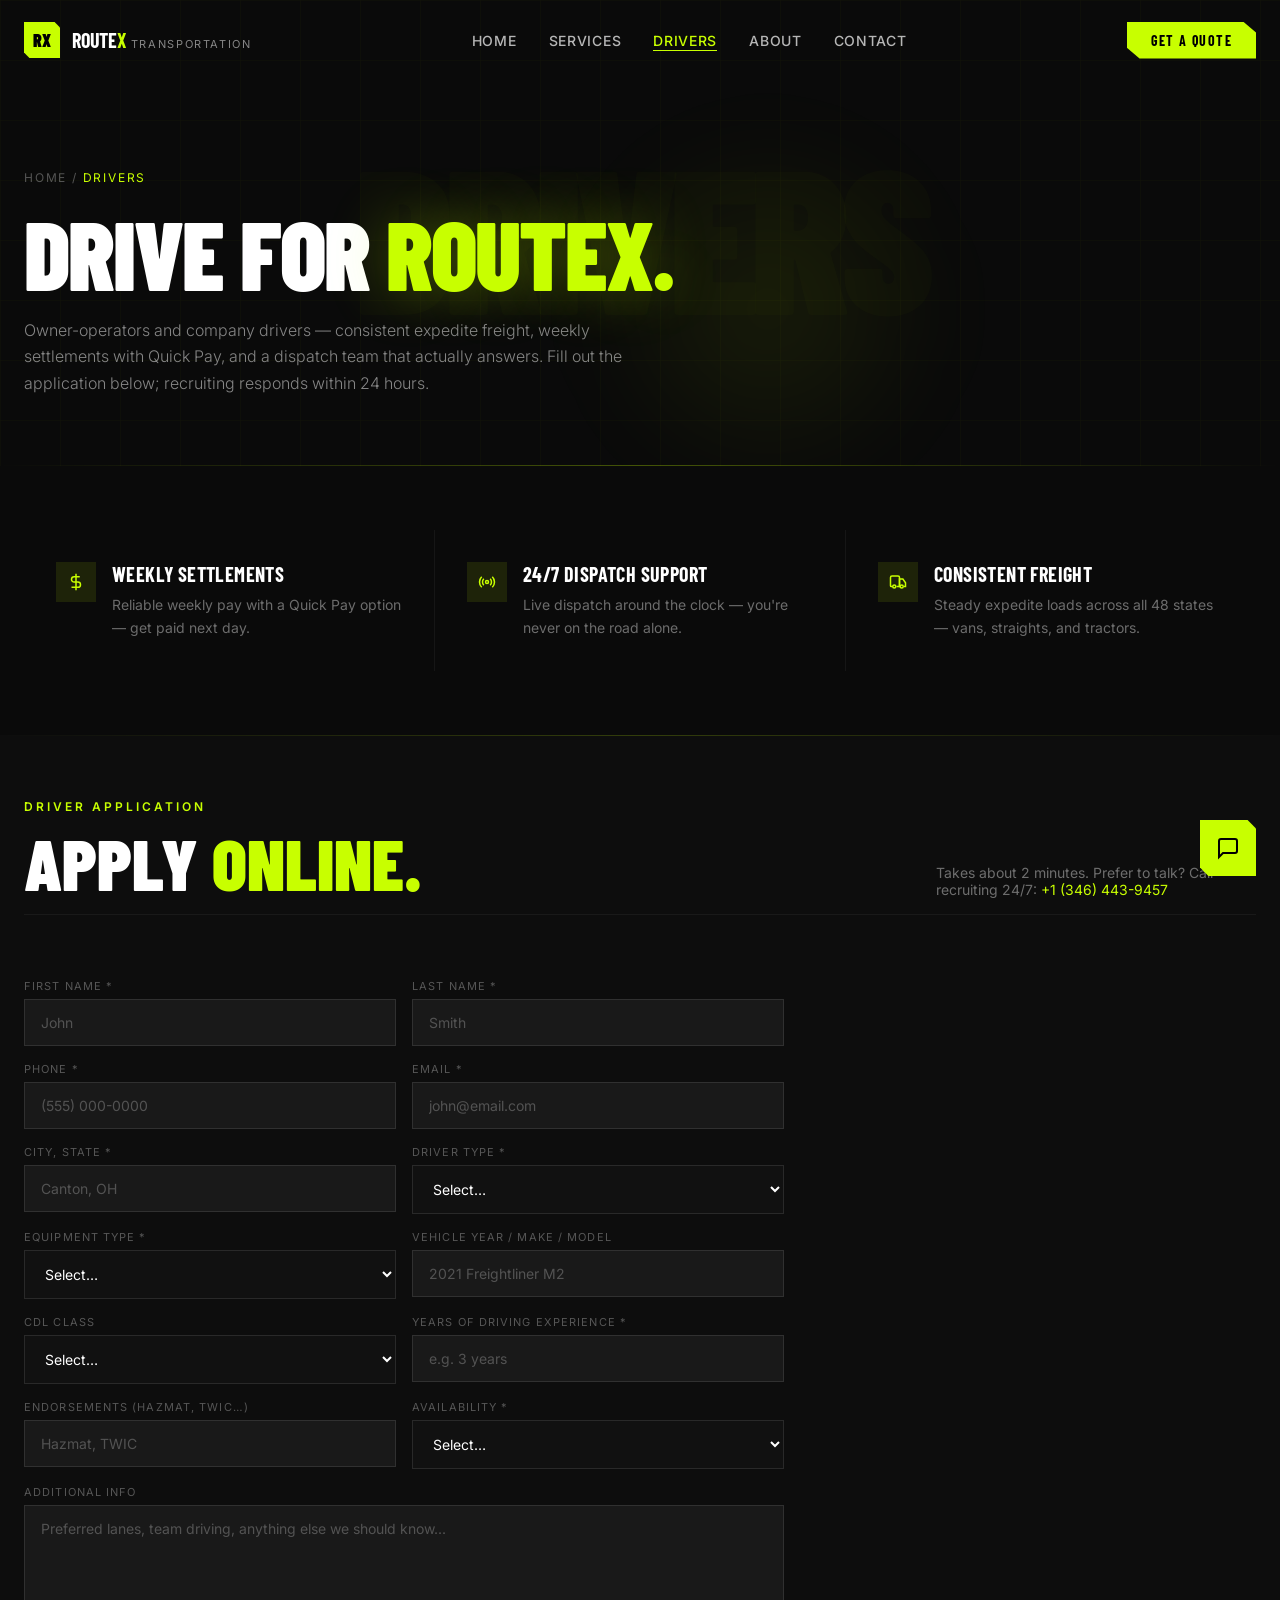
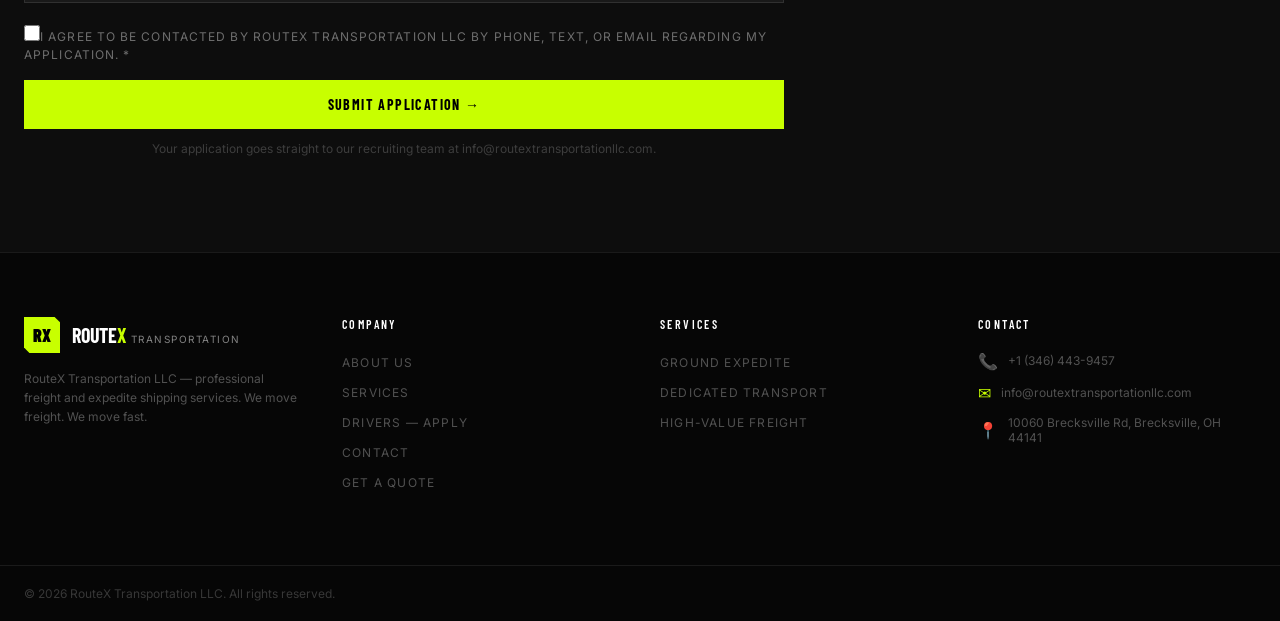
==== drivers.html @ 09c72899 "Add files via upload" ====
<!doctype html>
<html lang="en">
<head>
<meta charset="UTF-8" />
<meta name="viewport" content="width=device-width, initial-scale=1.0" />
<title>Drive for RouteX — Owner-Operator & Driver Jobs | RouteX Transportation</title>
<meta name="description" content="Join RouteX Transportation. Consistent expedite freight for sprinter vans, straight trucks and tractor-trailers. Weekly settlements, Quick Pay, 24/7 dispatch. Apply online." />
<link rel="preconnect" href="https://fonts.googleapis.com" />
<link rel="preconnect" href="https://fonts.gstatic.com" crossorigin />
<link href="https://fonts.googleapis.com/css2?family=Barlow+Condensed:wght@400;700;800;900&family=Inter:wght@300;400;500;600;700&display=swap" rel="stylesheet" />
<link rel="stylesheet" href="styles.css" />
</head>
<body>
<div id="site-header"></div>

<section class="page-hero">
  <div class="hero-grid"></div>
  <div class="glow glow-1"></div>
  <div class="bgtext" style="font-size:clamp(70px,16vw,240px);">DRIVERS</div>
  <div class="container rel">
    <p class="breadcrumb"><a href="index.html">Home</a> / <span class="cur">Drivers</span></p>
    <h1>Drive for <span class="lime">RouteX.</span></h1>
    <p class="sub">Owner-operators and company drivers — consistent expedite freight, weekly settlements with Quick Pay, and a dispatch team that actually answers. Fill out the application below; recruiting responds within 24 hours.</p>
  </div>
  <div class="hr-lime"></div>
</section>

<!-- BENEFITS -->
<section style="padding:64px 0;">
  <div class="container">
    <div class="adv-grid" style="grid-template-columns:repeat(auto-fit,minmax(260px,1fr));">
      <div class="adv-card"><div class="side"></div>
        <div class="adv-body">
          <div class="icon-box"><svg width="18" height="18" viewBox="0 0 24 24" fill="none" stroke="#C8FF00" stroke-width="2"><line x1="12" y1="1" x2="12" y2="23"/><path d="M17 5H9.5a3.5 3.5 0 0 0 0 7h5a3.5 3.5 0 0 1 0 7H6"/></svg></div>
          <div><h3 class="card-title">Weekly Settlements</h3><p class="card-text">Reliable weekly pay with a Quick Pay option — get paid next day.</p></div>
        </div>
      </div>
      <div class="adv-card"><div class="side"></div>
        <div class="adv-body">
          <div class="icon-box"><svg width="18" height="18" viewBox="0 0 24 24" fill="none" stroke="#C8FF00" stroke-width="2"><circle cx="12" cy="12" r="2"/><path d="M4.93 19.07a10 10 0 0 1 0-14.14"/><path d="M7.76 16.24a6 6 0 0 1 0-8.49"/><path d="M16.24 7.76a6 6 0 0 1 0 8.49"/><path d="M19.07 4.93a10 10 0 0 1 0 14.14"/></svg></div>
          <div><h3 class="card-title">24/7 Dispatch Support</h3><p class="card-text">Live dispatch around the clock — you're never on the road alone.</p></div>
        </div>
      </div>
      <div class="adv-card"><div class="side"></div>
        <div class="adv-body">
          <div class="icon-box"><svg width="18" height="18" viewBox="0 0 24 24" fill="none" stroke="#C8FF00" stroke-width="2"><path d="M14 18V6a2 2 0 0 0-2-2H4a2 2 0 0 0-2 2v11a1 1 0 0 0 1 1h2"/><path d="M15 18h-5"/><path d="M20 18h2v-5l-3.5-5H14v10h1"/><circle cx="7" cy="18" r="2"/><circle cx="17" cy="18" r="2"/></svg></div>
          <div><h3 class="card-title">Consistent Freight</h3><p class="card-text">Steady expedite loads across all 48 states — vans, straights, and tractors.</p></div>
        </div>
      </div>
    </div>
  </div>
</section>

<!-- APPLICATION -->
<section class="dark2" id="apply" style="padding-top:64px;">
  <div class="top-line"></div>
  <div class="container">
    <div class="sec-head">
      <p class="sec-tag">Driver Application</p>
      <div class="sec-head-flex">
        <h2>Apply <span class="lime">Online.</span></h2>
        <p class="sec-desc">Takes about 2 minutes. Prefer to talk? Call recruiting 24/7: <a href="tel:+13464439457" style="color:#C8FF00;">+1 (346) 443-9457</a></p>
      </div>
      <div class="sec-line"></div>
    </div>
    <form class="cform" style="max-width:760px;" onsubmit="return submitForm(event)" data-subject="Driver application — RouteX" data-success="Application sent! Our recruiting team will contact you within 24 hours.">
      <input type="hidden" name="form_type" value="Driver Application" />
      <div class="row">
        <div><label>First Name *</label><input type="text" name="first_name" placeholder="John" required /></div>
        <div><label>Last Name *</label><input type="text" name="last_name" placeholder="Smith" required /></div>
      </div>
      <div class="row">
        <div><label>Phone *</label><input type="tel" name="phone" placeholder="(555) 000-0000" required /></div>
        <div><label>Email *</label><input type="email" name="email" placeholder="john@email.com" required /></div>
      </div>
      <div class="row">
        <div><label>City, State *</label><input type="text" name="location" placeholder="Canton, OH" required /></div>
        <div><label>Driver Type *</label>
          <select name="driver_type" required>
            <option value="" disabled selected>Select…</option>
            <option>Owner-Operator (my own vehicle)</option>
            <option>Company Driver (no vehicle)</option>
            <option>Fleet Owner (multiple vehicles)</option>
          </select>
        </div>
      </div>
      <div class="row">
        <div><label>Equipment Type *</label>
          <select name="equipment" required>
            <option value="" disabled selected>Select…</option>
            <option>Sprinter Van</option>
            <option>Small Straight Truck</option>
            <option>Large Straight Truck</option>
            <option>Tractor-Trailer</option>
            <option>N/A — company driver</option>
          </select>
        </div>
        <div><label>Vehicle Year / Make / Model</label><input type="text" name="vehicle" placeholder="2021 Freightliner M2" /></div>
      </div>
      <div class="row">
        <div><label>CDL Class</label>
          <select name="cdl">
            <option value="" disabled selected>Select…</option>
            <option>No CDL</option>
            <option>Class A</option>
            <option>Class B</option>
            <option>Class C</option>
          </select>
        </div>
        <div><label>Years of Driving Experience *</label><input type="text" name="experience" placeholder="e.g. 3 years" required /></div>
      </div>
      <div class="row">
        <div><label>Endorsements (Hazmat, TWIC…)</label><input type="text" name="endorsements" placeholder="Hazmat, TWIC" /></div>
        <div><label>Availability *</label>
          <select name="availability" required>
            <option value="" disabled selected>Select…</option>
            <option>Immediately</option>
            <option>Within 2 weeks</option>
            <option>Within a month</option>
            <option>Just exploring</option>
          </select>
        </div>
      </div>
      <div><label>Additional Info</label><textarea rows="4" name="message" placeholder="Preferred lanes, team driving, anything else we should know..."></textarea></div>
      <label class="checkline"><input type="checkbox" name="consent" value="yes" required /><span>I agree to be contacted by RouteX Transportation LLC by phone, text, or email regarding my application. *</span></label>
      <button type="submit" class="btn-lime display submit">Submit Application →</button>
      <p class="note">Your application goes straight to our recruiting team at info@routextransportationllc.com.</p>
    </form>
  </div>
</section>

<div id="site-footer"></div>
<script src="app.js"></script>
</body>
</html>
---- styles.css ----
:root { --lime: #C8FF00; --bg: #0a0a0a; --bg2: #0d0d0d; }
  * { margin:0; padding:0; box-sizing:border-box; border-color:rgba(255,255,255,.1); }
  html { scroll-behavior:smooth; }
  body { background:var(--bg); color:#fff; font-family:'Inter',sans-serif; -webkit-font-smoothing:antialiased; }
  ::-webkit-scrollbar { width:4px; }
  ::-webkit-scrollbar-track { background:#0a0a0a; }
  ::-webkit-scrollbar-thumb { background:#C8FF00; }
  .container { max-width:1280px; margin:0 auto; padding:0 24px; }
  .display { font-family:'Barlow Condensed',sans-serif; }
  button { cursor:pointer; font-family:inherit; background:none; border:none; color:inherit; }
  a { text-decoration:none; color:inherit; }
  input, textarea { font-family:'Inter',sans-serif; }

  /* ============ NAVBAR ============ */
  header { position:fixed; top:0; left:0; right:0; z-index:50; transition:all .3s; background:transparent; }
  header.scrolled { background:rgba(10,10,10,.95); backdrop-filter:blur(12px); border-bottom:1px solid rgba(255,255,255,.05); box-shadow:0 10px 15px -3px rgba(0,0,0,.3); }
  .nav-inner { display:flex; align-items:center; justify-content:space-between; height:80px; }
  .logo { display:flex; align-items:center; gap:12px; }
  .logo-mark { width:36px; height:36px; background:var(--lime); display:flex; align-items:center; justify-content:center; font-family:'Barlow Condensed',sans-serif; font-weight:900; color:#000; font-size:18px; clip-path:polygon(0 0,85% 0,100% 15%,100% 100%,15% 100%,0 85%); }
  .logo-text { font-family:'Barlow Condensed',sans-serif; font-weight:700; font-size:20px; letter-spacing:-.01em; }
  .logo-text .x { color:var(--lime); }
  .logo-sub { font-family:'Inter',sans-serif; font-size:11px; letter-spacing:.15em; font-weight:400; color:rgba(255,255,255,.5); }
  nav.desktop { display:flex; align-items:center; gap:32px; }
  .nav-link { position:relative; color:rgba(255,255,255,.7); font-size:14px; font-weight:500; letter-spacing:.05em; text-transform:uppercase; transition:color .2s; }
  .nav-link:hover { color:#fff; }
  .nav-link::after { content:''; position:absolute; bottom:-2px; left:0; width:0; height:1px; background:var(--lime); transition:width .2s; }
  .nav-link:hover::after { width:100%; }
  .btn-lime { background:var(--lime); color:#000; font-family:'Barlow Condensed',sans-serif; font-weight:700; font-size:14px; padding:10px 24px; text-transform:uppercase; letter-spacing:.1em; transition:all .15s; }
  .btn-lime:hover { background:#d4ff33; }
  .btn-lime:active { transform:scale(.97); }
  .btn-cta { clip-path:polygon(0 0,90% 0,100% 30%,100% 100%,10% 100%,0 70%); }
  .mobile-toggle { display:none; padding:8px; color:#fff; }
  .mobile-menu { display:none; }
  @media (max-width:768px){
    nav.desktop, .nav-cta { display:none; }
    .mobile-toggle { display:block; }
    .nav-inner { height:64px; }
    .mobile-menu { display:block; overflow:hidden; max-height:0; opacity:0; transition:all .3s; background:#0a0a0a; border-top:1px solid #1a1a1a; }
    .mobile-menu.open { max-height:400px; opacity:1; }
    .mobile-menu .container { display:flex; flex-direction:column; gap:16px; padding-top:16px; padding-bottom:16px; }
    .mobile-menu button.link { text-align:left; color:rgba(255,255,255,.7); font-size:14px; letter-spacing:.1em; text-transform:uppercase; }
  }

  /* ============ HERO ============ */
  .hero { position:relative; min-height:100vh; display:flex; align-items:center; overflow:hidden; background:#0a0a0a; }
  .hero-grid { position:absolute; inset:0; opacity:.04; background-image:linear-gradient(rgba(200,255,0,.5) 1px,transparent 1px),linear-gradient(90deg,rgba(200,255,0,.5) 1px,transparent 1px); background-size:60px 60px; }
  .glow { position:absolute; border-radius:50%; pointer-events:none; }
  .glow-1 { top:25%; right:25%; width:384px; height:384px; background:radial-gradient(circle,rgba(200,255,0,.08) 0%,transparent 70%); filter:blur(40px); }
  .glow-2 { bottom:33%; left:33%; width:256px; height:256px; background:radial-gradient(circle,rgba(200,255,0,.05) 0%,transparent 70%); filter:blur(60px); }
  .hero-bgtext { position:absolute; bottom:0; left:0; right:0; text-align:center; user-select:none; pointer-events:none; overflow:hidden; font-family:'Barlow Condensed',sans-serif; font-size:clamp(80px,18vw,280px); font-weight:900; color:rgba(255,255,255,.02); line-height:.85; letter-spacing:-.02em; }
  .hero-content { position:relative; z-index:10; padding-top:96px; padding-bottom:64px; max-width:900px; }
  .tag { display:inline-flex; align-items:center; gap:8px; margin-bottom:24px; }
  .dot { width:8px; height:8px; border-radius:50%; background:var(--lime); animation:pulse 2s infinite; }
  @keyframes pulse { 0%,100%{opacity:1} 50%{opacity:.4} }
  .tag span { color:var(--lime); font-size:12px; font-weight:600; letter-spacing:.2em; text-transform:uppercase; }
  h1 { font-family:'Barlow Condensed',sans-serif; font-size:clamp(56px,10vw,130px); font-weight:900; letter-spacing:-.02em; text-transform:uppercase; line-height:1; margin-bottom:16px; }
  h1 .lime { color:var(--lime); text-shadow:0 0 60px rgba(200,255,0,.3); }
  .hero-sub { color:rgba(255,255,255,.6); font-size:clamp(16px,2vw,20px); margin-bottom:40px; max-width:640px; line-height:1.65; font-weight:300; }
  .quote-box { background:rgba(255,255,255,.05); border:1px solid rgba(255,255,255,.1); padding:32px; max-width:640px; backdrop-filter:blur(4px); }
  .quote-box .label { color:var(--lime); font-size:12px; font-weight:600; letter-spacing:.2em; text-transform:uppercase; margin-bottom:16px; }
  .quote-form { display:flex; gap:12px; }
  @media (max-width:640px){ .quote-form { flex-direction:column; } .quote-box { padding:24px; } }
  .input-wrap { flex:1; position:relative; }
  .input-wrap svg { position:absolute; left:12px; top:50%; transform:translateY(-50%); }
  .quote-form input { width:100%; background:rgba(255,255,255,.05); border:1px solid rgba(255,255,255,.15); color:#fff; padding:14px 16px 14px 36px; font-size:14px; outline:none; transition:border-color .2s; }
  .quote-form input::placeholder { color:rgba(255,255,255,.3); }
  .quote-form input:focus { border-color:var(--lime); }
  .quote-form .btn-lime { padding:14px 32px; display:flex; align-items:center; gap:8px; white-space:nowrap; justify-content:center; }
  .quote-note { color:rgba(255,255,255,.3); font-size:12px; margin-top:12px; }
  .quote-note span { color:var(--lime); }
  .stats { display:flex; flex-wrap:wrap; gap:32px; margin-top:48px; }
  .stat-val { color:var(--lime); font-family:'Barlow Condensed',sans-serif; font-weight:900; font-size:clamp(24px,3.5vw,38px); line-height:1; }
  .stat-label { color:rgba(255,255,255,.4); font-size:11px; text-transform:uppercase; letter-spacing:.15em; margin-top:4px; }
  .hr-lime { position:absolute; bottom:0; left:0; right:0; height:1px; background:linear-gradient(to right,transparent,rgba(200,255,0,.3),transparent); }

  /* ============ SECTIONS COMMON ============ */
  section { position:relative; padding:96px 0; overflow:hidden; }
  .sec-tag { color:var(--lime); font-size:12px; font-weight:600; letter-spacing:.25em; text-transform:uppercase; margin-bottom:12px; }
  h2 { font-family:'Barlow Condensed',sans-serif; font-size:clamp(40px,6vw,72px); font-weight:900; text-transform:uppercase; line-height:1; }
  h2 .lime { color:var(--lime); }
  .sec-head { margin-bottom:64px; }
  .sec-head-flex { display:flex; align-items:flex-end; justify-content:space-between; flex-wrap:wrap; gap:16px; }
  .sec-desc { color:rgba(255,255,255,.4); font-size:14px; max-width:320px; }
  .sec-line { margin-top:16px; height:1px; background:rgba(255,255,255,.05); }
  .top-line { position:absolute; top:0; left:0; right:0; height:1px; background:linear-gradient(to right,transparent,rgba(200,255,0,.2),transparent); }
  .bgtext { position:absolute; inset:0; display:flex; align-items:center; justify-content:center; user-select:none; pointer-events:none; overflow:hidden; font-family:'Barlow Condensed',sans-serif; font-weight:900; color:rgba(200,255,0,.02); letter-spacing:-.05em; white-space:nowrap; }
  .rel { position:relative; z-index:10; }

  /* ============ WHY ============ */
  .why-header { display:grid; grid-template-columns:1fr; gap:48px; margin-bottom:64px; align-items:end; }
  @media (min-width:1024px){ .why-header { grid-template-columns:1fr 1fr; } }
  .why-desc { color:rgba(255,255,255,.4); font-size:15px; line-height:1.65; }
  .adv-grid { display:grid; grid-template-columns:1fr; gap:1px; background:rgba(255,255,255,.05); }
  @media (min-width:768px){ .adv-grid { grid-template-columns:1fr 1fr; } }
  @media (min-width:1024px){ .adv-grid { grid-template-columns:1fr 1fr 1fr; } }
  .adv-card { position:relative; background:#0a0a0a; padding:32px; transition:background .3s; }
  .adv-card:hover { background:#0f0f0f; }
  .adv-card .side { position:absolute; top:0; left:0; bottom:0; width:2px; background:var(--lime); transform:scaleY(0); transform-origin:top; transition:transform .3s; }
  .adv-card:hover .side { transform:scaleY(1); }
  .badge { display:inline-block; background:rgba(200,255,0,.1); border:1px solid rgba(200,255,0,.2); padding:4px 12px; margin-bottom:16px; color:var(--lime); font-family:'Barlow Condensed',sans-serif; font-weight:900; font-size:12px; text-transform:uppercase; letter-spacing:.1em; }
  .adv-body { display:flex; align-items:flex-start; gap:16px; }
  .icon-box { width:40px; height:40px; background:rgba(200,255,0,.1); display:flex; align-items:center; justify-content:center; flex-shrink:0; transition:background .3s; }
  .adv-card:hover .icon-box { background:rgba(200,255,0,.2); }
  h3.card-title { font-family:'Barlow Condensed',sans-serif; font-size:20px; font-weight:700; text-transform:uppercase; letter-spacing:.02em; margin-bottom:8px; }
  .card-text { color:rgba(255,255,255,.4); font-size:14px; line-height:1.6; }
  .cta-bar { margin-top:1px; background:rgba(200,255,0,.05); border:1px solid rgba(200,255,0,.1); padding:24px; display:flex; flex-direction:column; align-items:center; justify-content:space-between; gap:16px; }
  @media (min-width:640px){ .cta-bar { flex-direction:row; } }
  .cta-bar p { color:rgba(255,255,255,.6); font-size:14px; }
  .btn-outline { color:var(--lime); border:1px solid rgba(200,255,0,.3); font-family:'Barlow Condensed',sans-serif; font-weight:700; font-size:14px; padding:10px 24px; text-transform:uppercase; letter-spacing:.1em; transition:all .15s; white-space:nowrap; }
  .btn-outline:hover { background:rgba(200,255,0,.1); }

  /* ============ SERVICES ============ */
  .dark2 { background:#0d0d0d; }
  .featured { position:relative; background:#0f0f0f; border:1px solid rgba(200,255,0,.2); padding:40px; transition:border-color .3s; margin-bottom:1px; }
  .featured:hover { border-color:rgba(200,255,0,.4); }
  .featured .topbar { position:absolute; top:0; left:0; right:0; height:2px; background:var(--lime); }
  .featured-grid { display:grid; grid-template-columns:1fr; gap:32px; align-items:start; }
  @media (min-width:768px){ .featured-grid { grid-template-columns:1fr 1fr; } }
  .svc-title-row { display:flex; align-items:center; gap:16px; margin-bottom:16px; }
  .svc-icon { width:48px; height:48px; background:var(--lime); display:flex; align-items:center; justify-content:center; }
  .svc-title { font-family:'Barlow Condensed',sans-serif; font-size:clamp(28px,4vw,44px); font-weight:900; text-transform:uppercase; letter-spacing:-.01em; }
  .feat-list { list-style:none; }
  .feat-list li { display:flex; align-items:center; gap:12px; color:rgba(255,255,255,.6); font-size:14px; padding:6px 0; }
  .sq { width:6px; height:6px; background:var(--lime); flex-shrink:0; }
  .svc-grid { display:grid; grid-template-columns:1fr; gap:1px; background:rgba(255,255,255,.05); }
  @media (min-width:768px){ .svc-grid { grid-template-columns:1fr 1fr; } }
  .svc-card { position:relative; background:#0d0d0d; padding:32px; transition:background .3s; }
  .svc-card:hover { background:#111; }
  .svc-card .topbar { position:absolute; top:0; left:0; right:0; height:2px; background:var(--lime); transform:scaleX(0); transform-origin:left; transition:transform .3s; }
  .svc-card:hover .topbar { transform:scaleX(1); }
  .bignum { font-family:'Barlow Condensed',sans-serif; font-weight:900; font-size:80px; line-height:1; color:rgba(255,255,255,.05); user-select:none; margin-bottom:16px; }
  .svc-icon2 { width:48px; height:48px; background:rgba(200,255,0,.1); border:1px solid rgba(200,255,0,.2); display:flex; align-items:center; justify-content:center; margin-bottom:20px; transition:background .3s; }
  .svc-card:hover .svc-icon2 { background:rgba(200,255,0,.2); }
  .minitag { display:inline-flex; align-items:center; gap:6px; margin-bottom:12px; }
  .minitag .d { width:6px; height:6px; border-radius:50%; background:rgba(200,255,0,.6); }
  .minitag span { color:rgba(200,255,0,.8); font-size:11px; font-weight:500; letter-spacing:.15em; text-transform:uppercase; }
  h3.svc-h { font-family:'Barlow Condensed',sans-serif; font-size:24px; font-weight:700; text-transform:uppercase; letter-spacing:-.01em; margin-bottom:12px; }
  .svc-desc { color:rgba(255,255,255,.45); font-size:14px; line-height:1.6; margin-bottom:20px; }
  .mini-list { list-style:none; }
  .mini-list li { display:flex; align-items:center; gap:8px; color:rgba(255,255,255,.35); font-size:12px; padding:3px 0; }
  .mini-list .d { width:4px; height:4px; border-radius:50%; background:rgba(200,255,0,.5); flex-shrink:0; }

  /* ============ FLEET ============ */
  .fleet-grid { display:grid; grid-template-columns:1fr; gap:1px; background:rgba(255,255,255,.05); }
  @media (min-width:768px){ .fleet-grid { grid-template-columns:1fr 1fr; } }
  @media (min-width:1024px){ .fleet-grid { grid-template-columns:repeat(4,1fr); } }
  .fleet-card { position:relative; background:#0d0d0d; padding:32px; transition:background .3s; }
  .fleet-card:hover { background:#111; }
  .fleet-card .topbar { position:absolute; top:0; left:0; right:0; height:2px; background:var(--lime); transform:scaleX(0); transform-origin:left; transition:transform .3s; }
  .fleet-card:hover .topbar { transform:scaleX(1); }
  .fleet-num { font-family:'Barlow Condensed',sans-serif; font-weight:900; font-size:72px; line-height:1; color:rgba(255,255,255,.05); user-select:none; margin-bottom:16px; }
  .fleet-tag { display:inline-block; background:rgba(200,255,0,.1); border:1px solid rgba(200,255,0,.2); padding:2px 8px; margin-bottom:16px; color:var(--lime); font-size:11px; font-weight:600; text-transform:uppercase; letter-spacing:.1em; }
  h3.fleet-h { font-family:'Barlow Condensed',sans-serif; font-size:22px; font-weight:800; text-transform:uppercase; letter-spacing:.02em; margin-bottom:16px; }
  .spec { display:flex; justify-content:space-between; align-items:baseline; gap:8px; padding:4px 0; }
  .spec .k { color:rgba(255,255,255,.3); font-size:11px; text-transform:uppercase; letter-spacing:.1em; }
  .spec .v { color:rgba(255,255,255,.7); font-size:12px; text-align:right; }
  .bestfor { border-top:1px solid rgba(255,255,255,.05); padding-top:16px; margin-top:16px; }
  .bestfor .bk { color:rgba(200,255,0,.6); text-transform:uppercase; letter-spacing:.1em; font-size:10px; font-weight:600; display:block; margin-bottom:4px; }
  .bestfor p { color:rgba(255,255,255,.25); font-size:12px; line-height:1.6; }
  .fleet-note { margin-top:24px; display:flex; align-items:center; gap:12px; }
  .fleet-note p { color:rgba(255,255,255,.3); font-size:12px; }
  .fleet-note button { color:var(--lime); font-size:12px; }
  .fleet-note button:hover { text-decoration:underline; }

  /* ============ INDUSTRIES ============ */
  .ind-grid { display:grid; grid-template-columns:1fr; gap:1px; background:rgba(255,255,255,.05); }
  @media (min-width:640px){ .ind-grid { grid-template-columns:1fr 1fr; } }
  @media (min-width:1024px){ .ind-grid { grid-template-columns:repeat(4,1fr); } }
  .ind-card { position:relative; background:#0a0a0a; padding:24px; transition:background .3s; }
  .ind-card:hover { background:#0f0f0f; }
  .ind-card .topbar { position:absolute; top:0; left:0; right:0; height:2px; background:var(--lime); transform:scaleX(0); transform-origin:left; transition:transform .3s; }
  .ind-card:hover .topbar { transform:scaleX(1); }
  .ind-idx { color:rgba(200,255,0,.2); font-weight:900; font-size:12px; margin-bottom:12px; font-family:monospace; }
  h3.ind-h { font-family:'Barlow Condensed',sans-serif; font-size:18px; font-weight:700; text-transform:uppercase; letter-spacing:.03em; margin-bottom:8px; }
  .ind-card p.t { color:rgba(255,255,255,.35); font-size:12px; line-height:1.6; }

  /* ============ CONTACT ============ */
  .contact-grid { display:grid; grid-template-columns:1fr; gap:48px; }
  @media (min-width:1024px){ .contact-grid { grid-template-columns:2fr 3fr; } }
  .contact-intro { color:rgba(255,255,255,.4); font-size:14px; line-height:1.65; margin-bottom:32px; }
  .cinfo { display:flex; align-items:flex-start; gap:16px; margin-bottom:20px; }
  .cinfo .ib { width:40px; height:40px; background:rgba(200,255,0,.1); border:1px solid rgba(200,255,0,.2); display:flex; align-items:center; justify-content:center; flex-shrink:0; }
  .cinfo .k { color:rgba(255,255,255,.3); font-size:11px; text-transform:uppercase; letter-spacing:.1em; margin-bottom:2px; }
  .cinfo a { color:#fff; font-size:14px; font-weight:500; transition:color .2s; }
  .cinfo a:hover { color:var(--lime); }
  .emergency { border:1px solid rgba(200,255,0,.2); background:rgba(200,255,0,.05); padding:20px; margin-top:32px; }
  .emergency .hd { display:flex; align-items:center; gap:8px; margin-bottom:8px; }
  .emergency .hd span { color:var(--lime); font-size:12px; font-weight:600; text-transform:uppercase; letter-spacing:.1em; }
  .emergency p { color:rgba(255,255,255,.5); font-size:12px; line-height:1.6; }
  .emergency a { display:inline-flex; align-items:center; gap:8px; margin-top:12px; color:var(--lime); font-family:'Barlow Condensed',sans-serif; font-weight:700; font-size:14px; text-transform:uppercase; letter-spacing:.1em; }
  .emergency a:hover { text-decoration:underline; }
  .cform label { color:rgba(255,255,255,.3); font-size:11px; text-transform:uppercase; letter-spacing:.1em; display:block; margin-bottom:6px; }
  .cform .row { display:grid; grid-template-columns:1fr; gap:16px; margin-bottom:16px; }
  @media (min-width:640px){ .cform .row { grid-template-columns:1fr 1fr; } }
  .cform input, .cform textarea { width:100%; background:rgba(255,255,255,.05); border:1px solid rgba(255,255,255,.1); color:#fff; padding:14px 16px; font-size:14px; outline:none; transition:border-color .2s; resize:none; }
  .cform input::placeholder, .cform textarea::placeholder { color:rgba(255,255,255,.25); }
  .cform input:focus, .cform textarea:focus { border-color:var(--lime); }
  .cform .submit { width:100%; padding:16px; display:flex; align-items:center; justify-content:center; gap:8px; margin-top:16px; }
  .cform .note { color:rgba(255,255,255,.2); font-size:12px; text-align:center; margin-top:12px; }

  /* ============ FOOTER ============ */
  footer { background:#060606; border-top:1px solid #1a1a1a; }
  .foot-grid { display:grid; grid-template-columns:1fr; gap:40px; padding:64px 0; }
  @media (min-width:768px){ .foot-grid { grid-template-columns:1fr 1fr; } }
  @media (min-width:1024px){ .foot-grid { grid-template-columns:repeat(4,1fr); } }
  .foot-brand p { color:rgba(255,255,255,.3); font-size:12px; line-height:1.6; margin:16px 0 24px; }
  .socials { display:flex; gap:12px; }
  .socials a { width:32px; height:32px; border:1px solid rgba(255,255,255,.1); display:flex; align-items:center; justify-content:center; color:rgba(255,255,255,.3); transition:all .2s; }
  .socials a:hover { border-color:rgba(200,255,0,.5); color:var(--lime); }
  h4.foot-h { font-family:'Barlow Condensed',sans-serif; font-size:12px; font-weight:600; text-transform:uppercase; letter-spacing:.2em; margin-bottom:20px; color:#fff; }
  .foot-links { list-style:none; }
  .foot-links li { margin-bottom:10px; }
  .foot-links button, .foot-links a { color:rgba(255,255,255,.3); font-size:12px; text-transform:uppercase; letter-spacing:.1em; transition:color .2s; }
  .foot-links button:hover, .foot-links a:hover { color:var(--lime); }
  .foot-contact { display:flex; align-items:center; gap:10px; margin-bottom:12px; }
  .foot-contact a { color:rgba(255,255,255,.3); font-size:12px; transition:color .2s; }
  .foot-contact a:hover { color:#fff; }
  .foot-bottom { border-top:1px solid #1a1a1a; }
  .foot-bottom .container { padding-top:20px; padding-bottom:20px; display:flex; flex-direction:column; align-items:center; justify-content:space-between; gap:12px; }
  @media (min-width:640px){ .foot-bottom .container { flex-direction:row; } }
  .foot-bottom p, .foot-bottom button { color:rgba(255,255,255,.2); font-size:12px; }
  .foot-bottom button { text-transform:uppercase; letter-spacing:.1em; }
  .foot-bottom button:hover { color:rgba(255,255,255,.4); }
  .foot-bottom .links { display:flex; gap:24px; }

  /* ============ AI CHAT ============ */
  .chat-fab { position:fixed; bottom:24px; right:24px; z-index:90; width:56px; height:56px; background:var(--lime); color:#000; display:flex; align-items:center; justify-content:center; box-shadow:0 8px 30px rgba(200,255,0,.35); clip-path:polygon(0 0,85% 0,100% 15%,100% 100%,15% 100%,0 85%); transition:transform .15s; }
  .chat-fab:hover { transform:scale(1.05); }
  .chat-panel { position:fixed; bottom:92px; right:24px; z-index:95; width:min(380px,calc(100vw - 32px)); height:min(540px,calc(100vh - 130px)); background:#0d0d0d; border:1px solid rgba(200,255,0,.25); display:none; flex-direction:column; box-shadow:0 20px 60px rgba(0,0,0,.7); }
  .chat-panel.open { display:flex; }
  .chat-head { display:flex; align-items:center; justify-content:space-between; padding:14px 16px; border-bottom:1px solid rgba(255,255,255,.08); background:#0f0f0f; }
  .chat-head .t { display:flex; align-items:center; gap:10px; }
  .chat-head .t .nm { font-family:'Barlow Condensed',sans-serif; font-weight:800; font-size:16px; text-transform:uppercase; letter-spacing:.05em; }
  .chat-head .t .st { font-size:10px; color:rgba(255,255,255,.4); text-transform:uppercase; letter-spacing:.1em; }
  .chat-head button { color:rgba(255,255,255,.5); padding:4px; }
  .chat-head button:hover { color:#fff; }
  .chat-msgs { flex:1; overflow-y:auto; padding:16px; display:flex; flex-direction:column; gap:10px; }
  .msg { max-width:85%; padding:10px 14px; font-size:13px; line-height:1.55; white-space:pre-wrap; word-wrap:break-word; }
  .msg.ai { align-self:flex-start; background:rgba(255,255,255,.06); border:1px solid rgba(255,255,255,.08); color:rgba(255,255,255,.85); }
  .msg.me { align-self:flex-end; background:rgba(200,255,0,.12); border:1px solid rgba(200,255,0,.25); color:#fff; }
  .msg.typing { color:rgba(255,255,255,.4); font-style:italic; }
  .chat-input { display:flex; gap:8px; padding:12px; border-top:1px solid rgba(255,255,255,.08); background:#0f0f0f; }
  .chat-input input { flex:1; background:rgba(255,255,255,.05); border:1px solid rgba(255,255,255,.12); color:#fff; padding:11px 14px; font-size:13px; outline:none; }
  .chat-input input:focus { border-color:var(--lime); }
  .chat-input button { background:var(--lime); color:#000; padding:0 16px; font-family:'Barlow Condensed',sans-serif; font-weight:700; text-transform:uppercase; font-size:13px; letter-spacing:.05em; }
  .chat-input button:disabled { opacity:.4; cursor:not-allowed; }

  /* toast */
  #toast { position:fixed; bottom:24px; left:50%; transform:translateX(-50%) translateY(20px); background:#111; border:1px solid rgba(200,255,0,.4); color:#fff; padding:14px 22px; font-size:14px; opacity:0; pointer-events:none; transition:all .3s; z-index:100; max-width:90vw; }
  #toast.show { opacity:1; transform:translateX(-50%) translateY(0); }

/* ============ SUBPAGE HERO ============ */
.page-hero { position:relative; padding:170px 0 70px; background:#0a0a0a; overflow:hidden; }
.page-hero .hero-grid { opacity:.04; }
.page-hero h1 { font-size:clamp(48px,8vw,96px); }
.page-hero .sub { color:rgba(255,255,255,.5); font-size:16px; max-width:640px; margin-top:16px; line-height:1.65; font-weight:300; }
.breadcrumb { color:rgba(255,255,255,.3); font-size:12px; text-transform:uppercase; letter-spacing:.15em; margin-bottom:20px; }
.breadcrumb a { color:rgba(255,255,255,.3); } .breadcrumb a:hover { color:var(--lime); }
.breadcrumb .cur { color:var(--lime); }
.nav-link.active { color:var(--lime); }
.nav-link.active::after { width:100%; background:var(--lime); }

/* select */
.cform select { width:100%; background:#111; border:1px solid rgba(255,255,255,.1); color:#fff; padding:14px 16px; font-size:14px; outline:none; font-family:'Inter',sans-serif; }
.cform select:focus { border-color:var(--lime); }
.checkline { display:flex; align-items:flex-start; gap:10px; margin-top:16px; }
.checkline input { width:16px; height:16px; margin-top:2px; accent-color:#C8FF00; }
.checkline span { color:rgba(255,255,255,.4); font-size:12px; line-height:1.5; }

/* values / mission */
.mv-grid { display:grid; grid-template-columns:1fr; gap:1px; background:rgba(255,255,255,.05); }
@media (min-width:768px){ .mv-grid { grid-template-columns:1fr 1fr; } }
.mv-card { background:#0d0d0d; padding:40px; }
.mv-card h3 { font-family:'Barlow Condensed',sans-serif; font-size:28px; font-weight:800; text-transform:uppercase; margin-bottom:16px; }
.mv-card h3 span { color:var(--lime); }
.mv-card p { color:rgba(255,255,255,.5); font-size:14px; line-height:1.7; }

/* CTA band */
.cta-band { background:linear-gradient(135deg,#0f0f0f,#0a0a0a); border-top:1px solid rgba(200,255,0,.15); border-bottom:1px solid rgba(200,255,0,.15); padding:64px 0; text-align:center; position:relative; overflow:hidden; }
.cta-band h2 { margin-bottom:12px; }
.cta-band p { color:rgba(255,255,255,.5); font-size:14px; margin-bottom:28px; }

/* chat handoff */
.handoff-btn { width:100%; text-align:center; padding:8px; color:rgba(200,255,0,.7); font-size:11px; text-transform:uppercase; letter-spacing:.12em; border-top:1px solid rgba(255,255,255,.06); background:#0b0b0b; }
.handoff-btn:hover { color:var(--lime); background:#0f0f0f; }
.handoff-form { padding:12px; border-top:1px solid rgba(255,255,255,.08); background:#0f0f0f; display:none; flex-direction:column; gap:8px; }
.handoff-form.open { display:flex; }
.handoff-form input { background:rgba(255,255,255,.05); border:1px solid rgba(255,255,255,.12); color:#fff; padding:10px 12px; font-size:13px; outline:none; }
.handoff-form input:focus { border-color:var(--lime); }
.handoff-form .hint { color:rgba(255,255,255,.35); font-size:11px; line-height:1.4; }
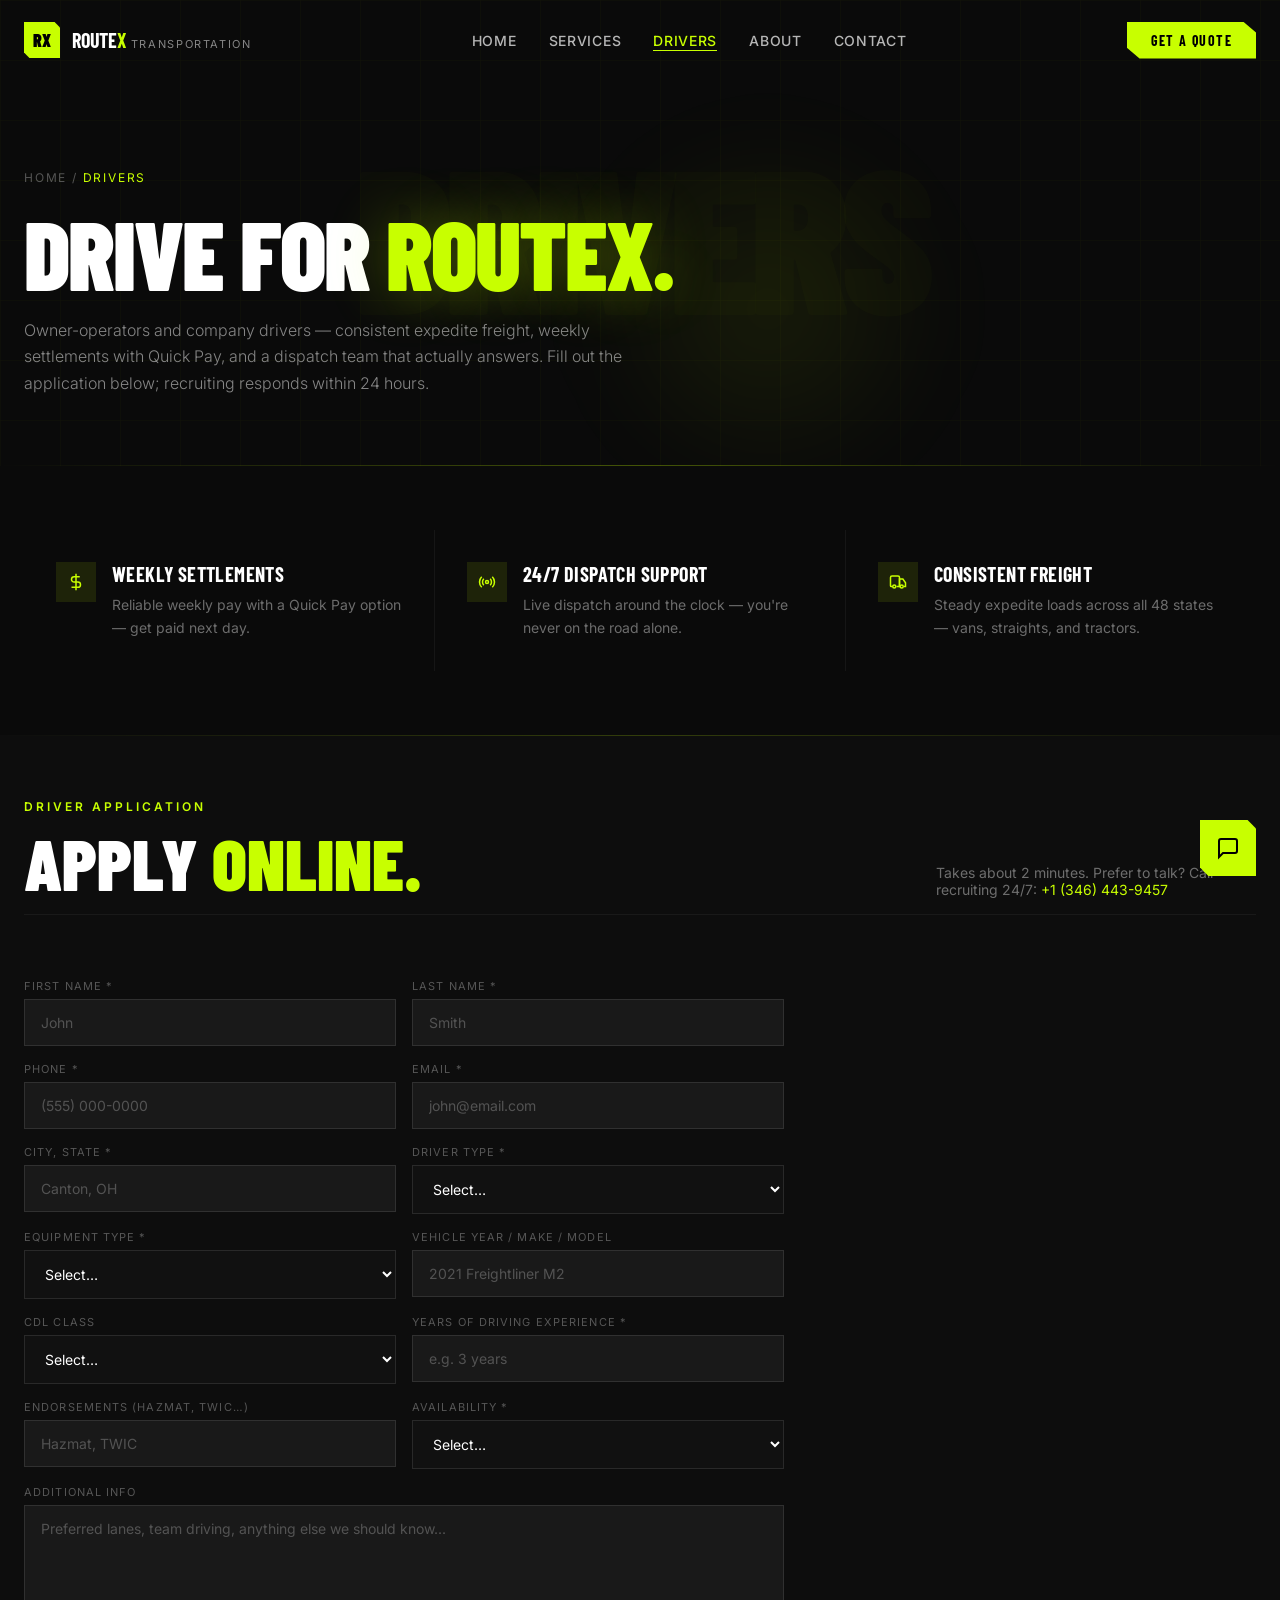
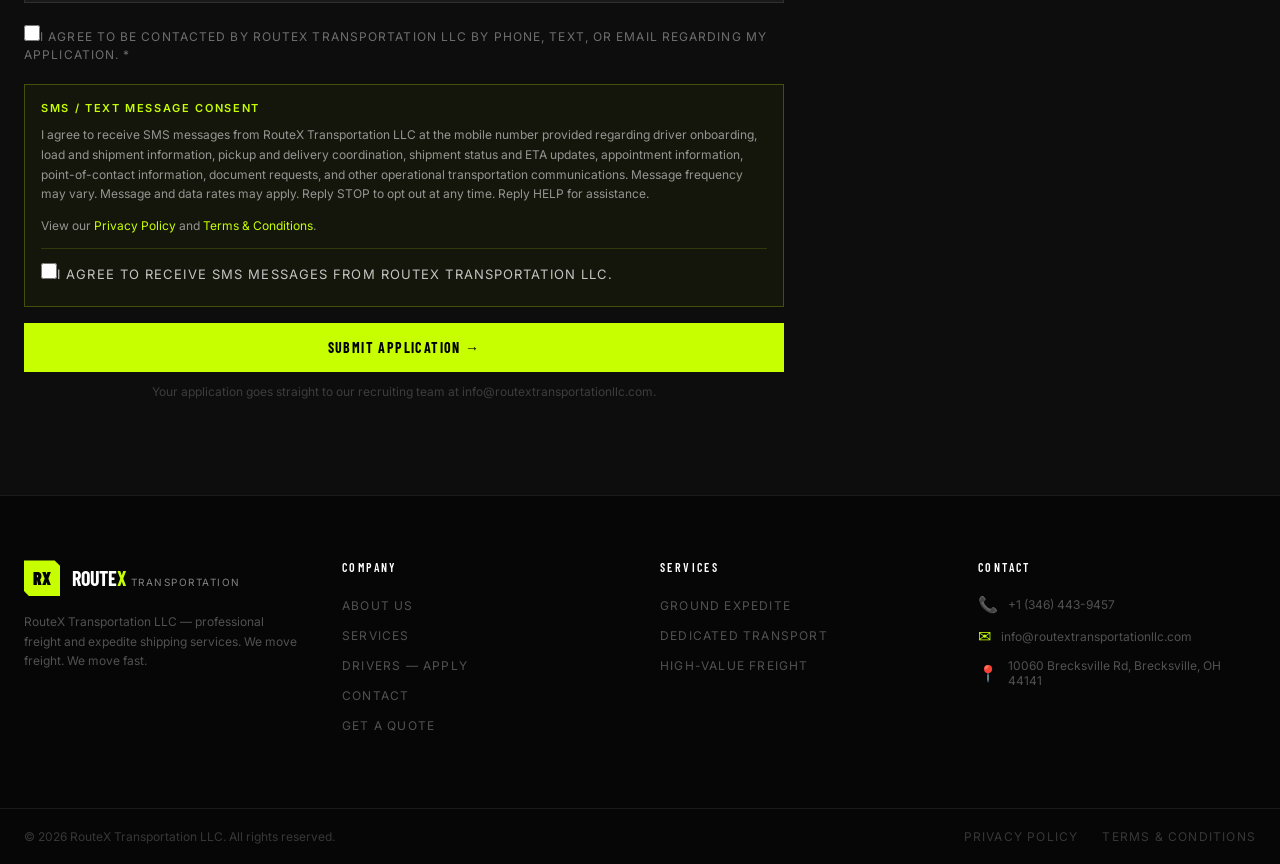
==== commit 9f50ba28: "Add files via upload" ====
--- a/drivers.html
+++ b/drivers.html
@@ -123,6 +123,12 @@
       </div>
       <div><label>Additional Info</label><textarea rows="4" name="message" placeholder="Preferred lanes, team driving, anything else we should know..."></textarea></div>
       <label class="checkline"><input type="checkbox" name="consent" value="yes" required /><span>I agree to be contacted by RouteX Transportation LLC by phone, text, or email regarding my application. *</span></label>
+      <div class="consent-box">
+        <p class="cb-title">SMS / Text Message Consent</p>
+        <p class="cb-text">I agree to receive SMS messages from RouteX Transportation LLC at the mobile number provided regarding driver onboarding, load and shipment information, pickup and delivery coordination, shipment status and ETA updates, appointment information, point-of-contact information, document requests, and other operational transportation communications. Message frequency may vary. Message and data rates may apply. Reply STOP to opt out at any time. Reply HELP for assistance.</p>
+        <p class="cb-text">View our <a href="privacy-policy.html">Privacy Policy</a> and <a href="terms.html">Terms &amp; Conditions</a>.</p>
+        <label class="checkline"><input type="checkbox" name="sms_consent" value="yes" /><span>I agree to receive SMS messages from RouteX Transportation LLC.</span></label>
+      </div>
       <button type="submit" class="btn-lime display submit">Submit Application →</button>
       <p class="note">Your application goes straight to our recruiting team at info@routextransportationllc.com.</p>
     </form>
--- a/styles.css
+++ b/styles.css
@@ -288,3 +288,22 @@
 .handoff-form input { background:rgba(255,255,255,.05); border:1px solid rgba(255,255,255,.12); color:#fff; padding:10px 12px; font-size:13px; outline:none; }
 .handoff-form input:focus { border-color:var(--lime); }
 .handoff-form .hint { color:rgba(255,255,255,.35); font-size:11px; line-height:1.4; }
+
+/* ============ LEGAL PAGES & SMS CONSENT ============ */
+.legal { max-width:820px; }
+.legal h2 { font-size:clamp(22px,3vw,30px); margin:40px 0 14px; }
+.legal h2:first-child { margin-top:0; }
+.legal p, .legal li { color:rgba(255,255,255,.55); font-size:14px; line-height:1.75; }
+.legal p { margin-bottom:14px; }
+.legal ul { margin:0 0 14px 18px; }
+.legal li { margin-bottom:6px; }
+.legal a { color:var(--lime); }
+.legal a:hover { text-decoration:underline; }
+.legal .updated { color:rgba(255,255,255,.3); font-size:12px; text-transform:uppercase; letter-spacing:.1em; margin-bottom:32px; }
+.consent-box { border:1px solid rgba(200,255,0,.25); background:rgba(200,255,0,.04); padding:16px; margin-top:20px; }
+.consent-box .cb-title { color:var(--lime); font-size:11px; font-weight:600; text-transform:uppercase; letter-spacing:.15em; margin-bottom:10px; }
+.consent-box .cb-text { color:rgba(255,255,255,.55); font-size:12px; line-height:1.65; margin-bottom:12px; }
+.consent-box .cb-text a { color:var(--lime); }
+.consent-box .cb-text a:hover { text-decoration:underline; }
+.consent-box .checkline { margin-top:0; padding-top:12px; border-top:1px solid rgba(200,255,0,.15); }
+.consent-box .checkline span { color:rgba(255,255,255,.75); font-size:13px; }
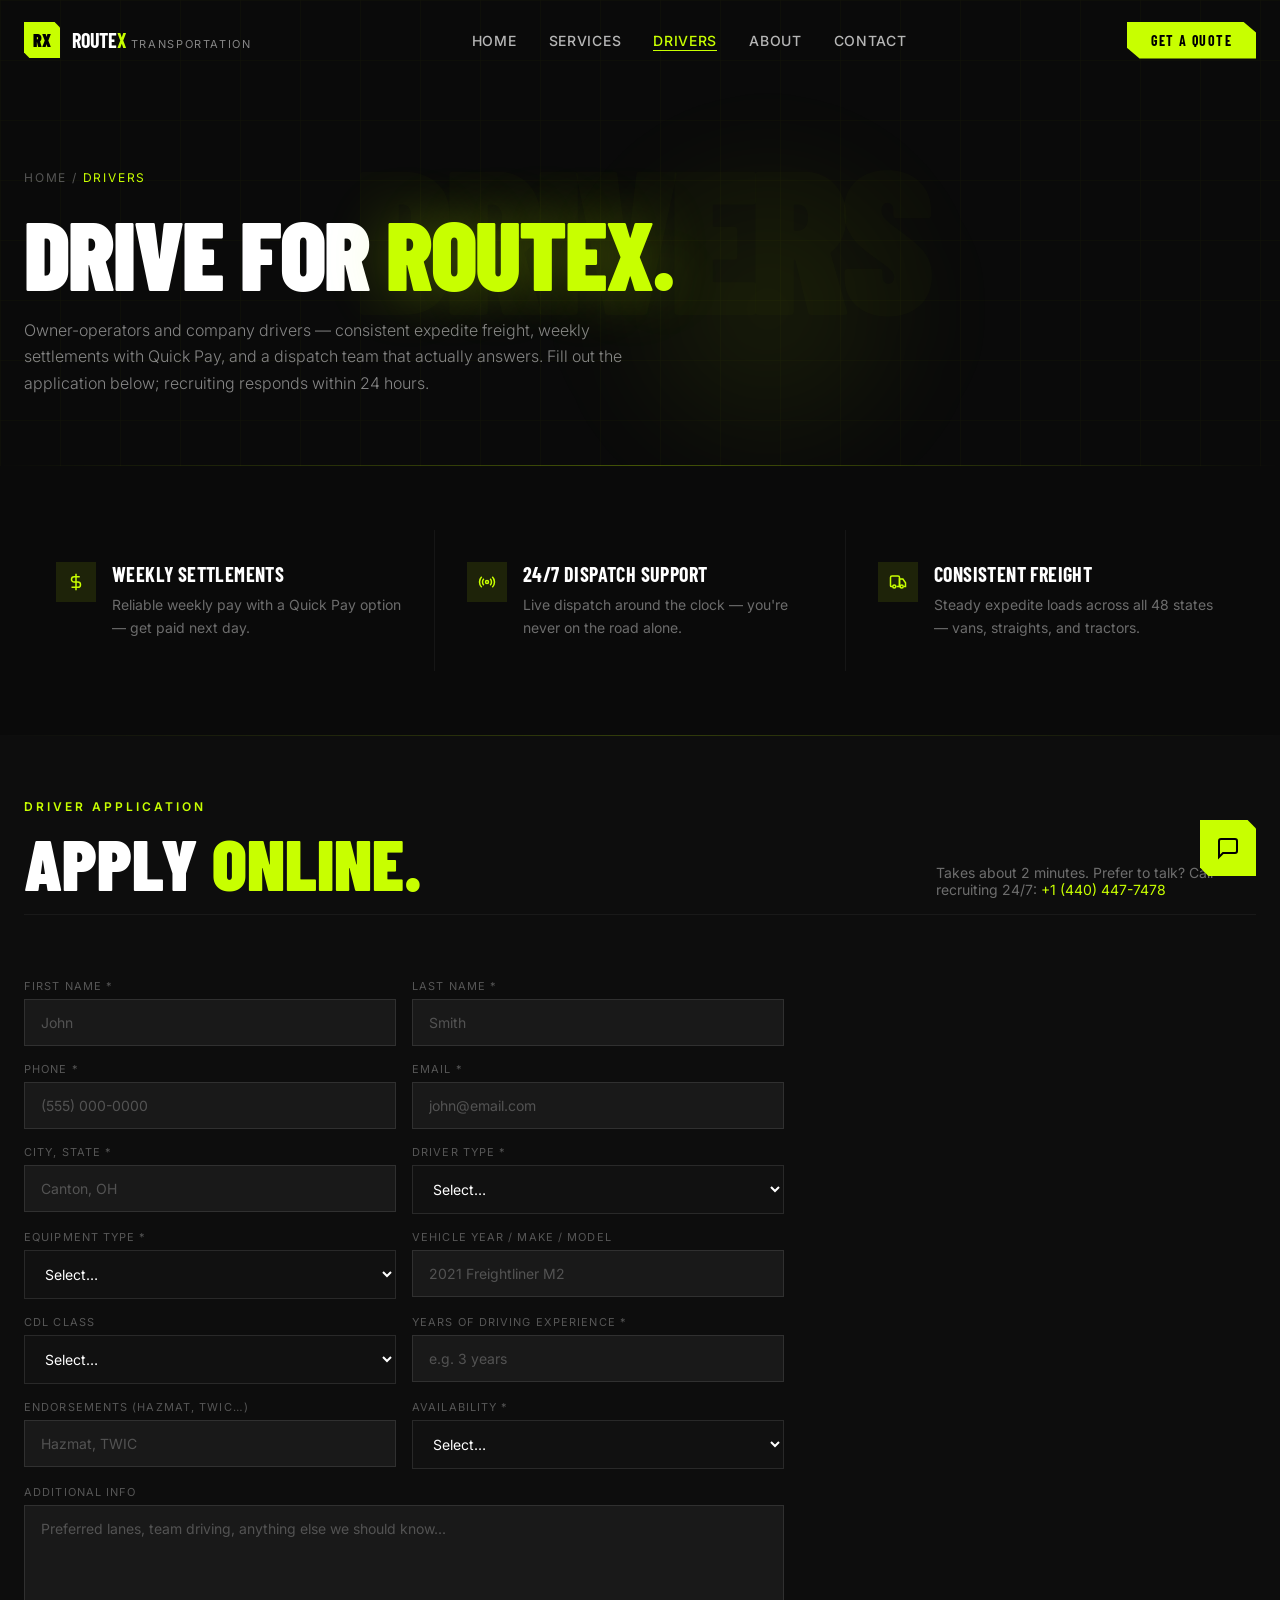
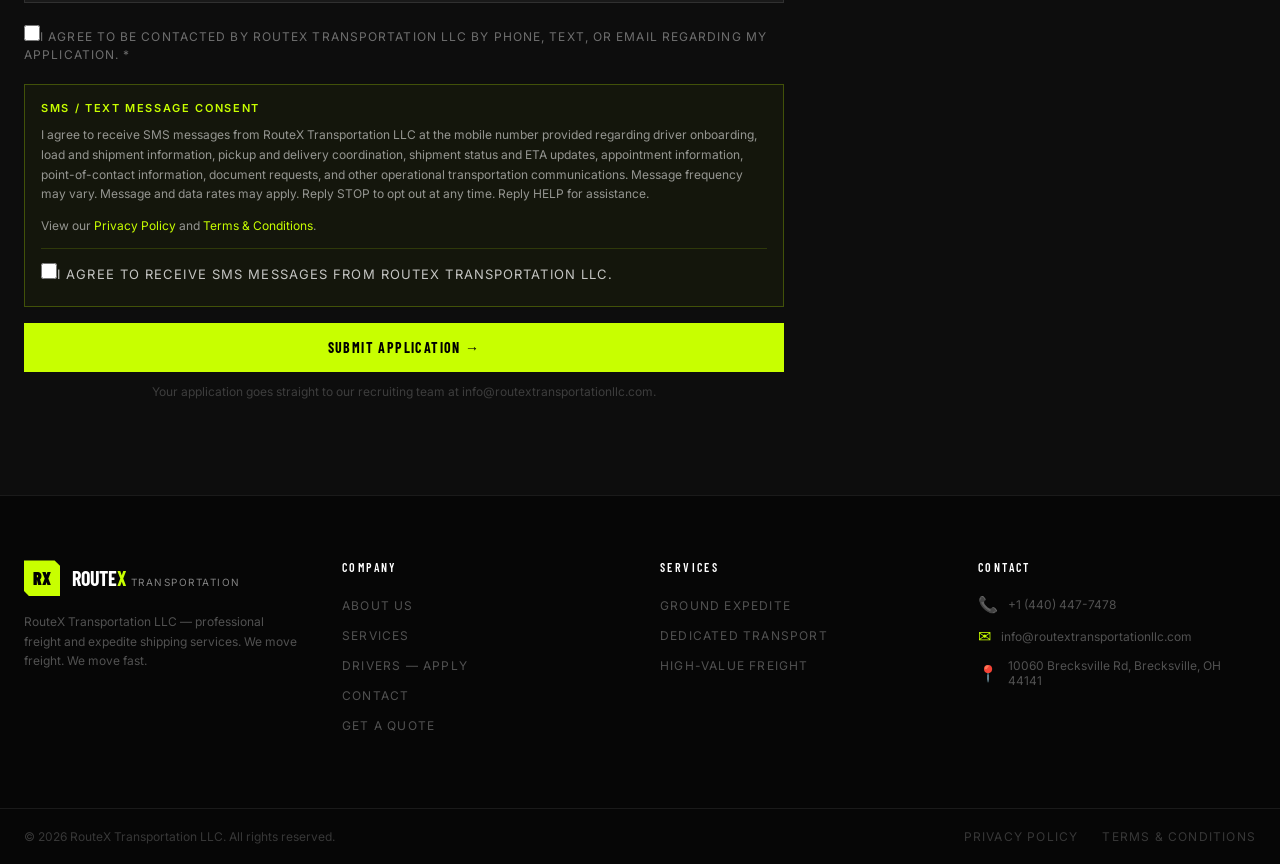
==== commit 820104cd: "Rename drivers 2.html to drivers.html" ====
--- a/drivers.html
+++ b/drivers.html
@@ -59,7 +59,7 @@
       <p class="sec-tag">Driver Application</p>
       <div class="sec-head-flex">
         <h2>Apply <span class="lime">Online.</span></h2>
-        <p class="sec-desc">Takes about 2 minutes. Prefer to talk? Call recruiting 24/7: <a href="tel:+13464439457" style="color:#C8FF00;">+1 (346) 443-9457</a></p>
+        <p class="sec-desc">Takes about 2 minutes. Prefer to talk? Call recruiting 24/7: <a href="tel:+14404477478" style="color:#C8FF00;">+1 (440) 447-7478</a></p>
       </div>
       <div class="sec-line"></div>
     </div>
